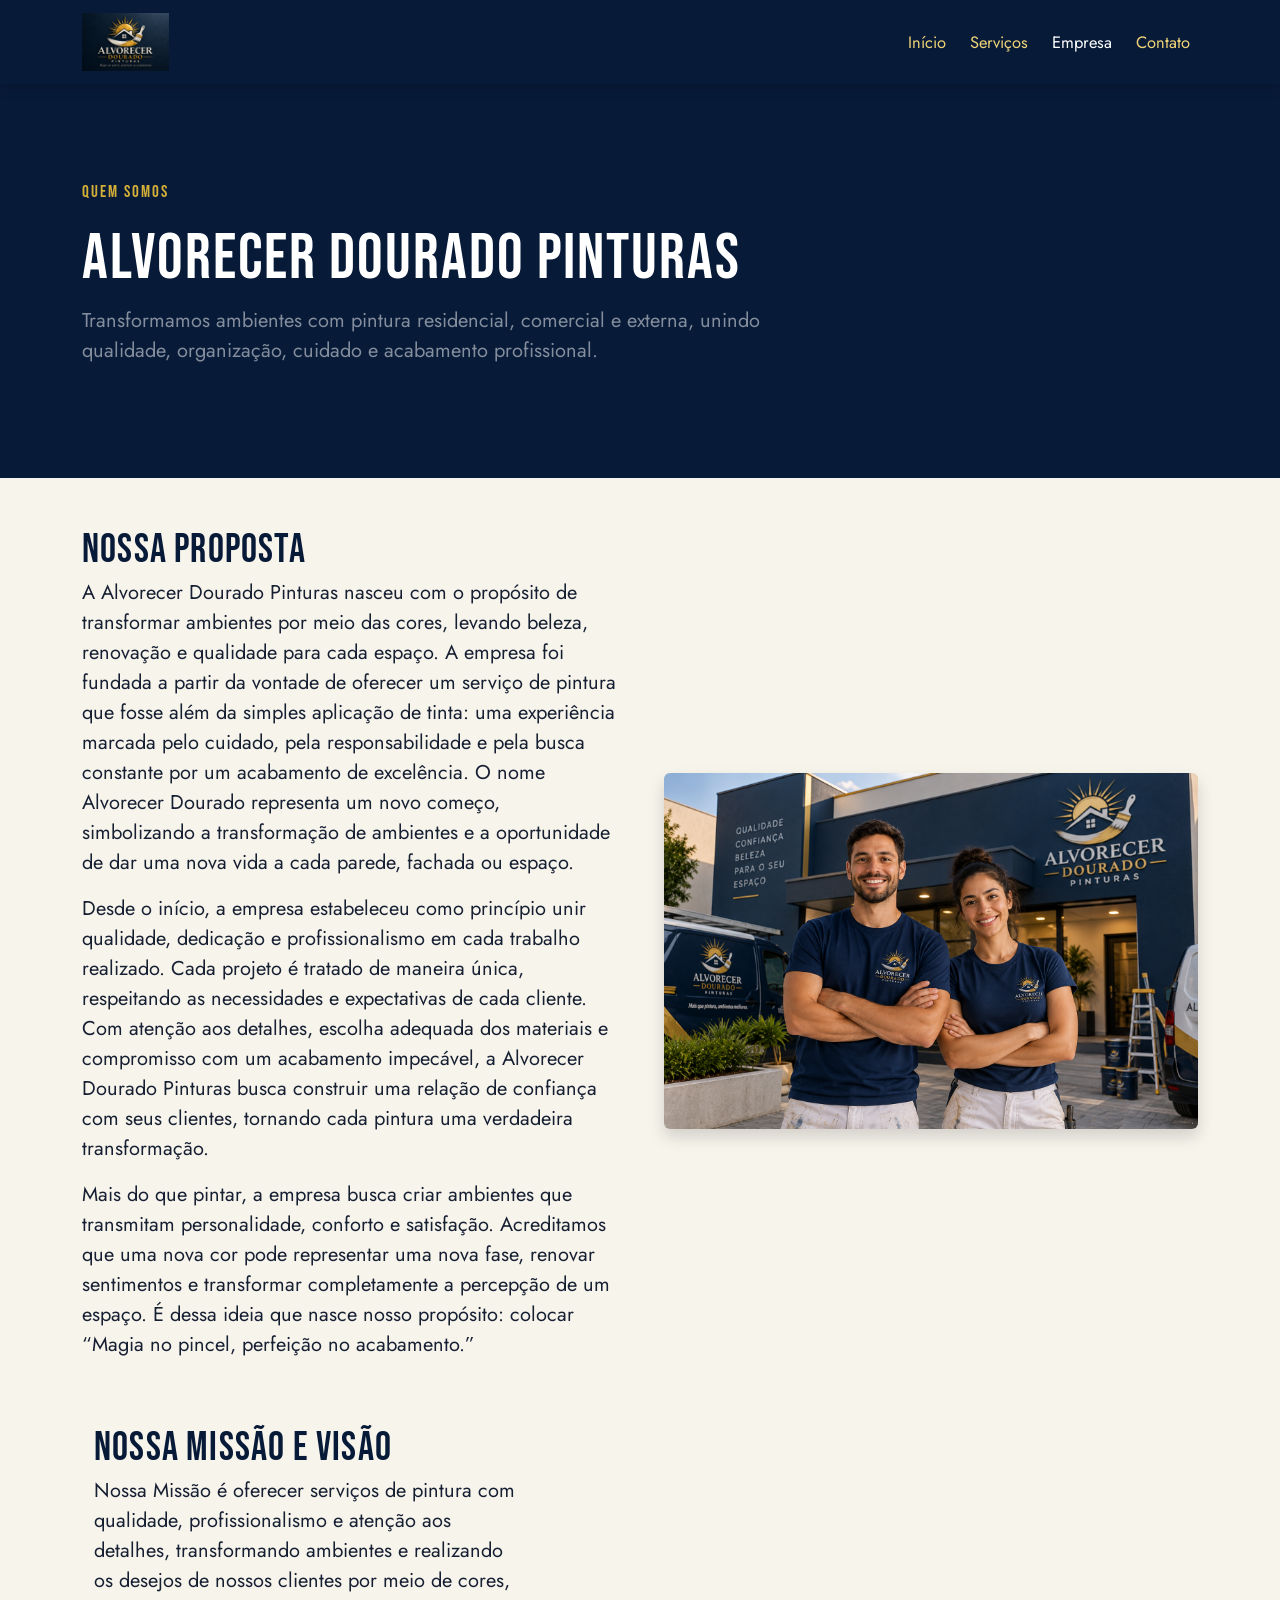
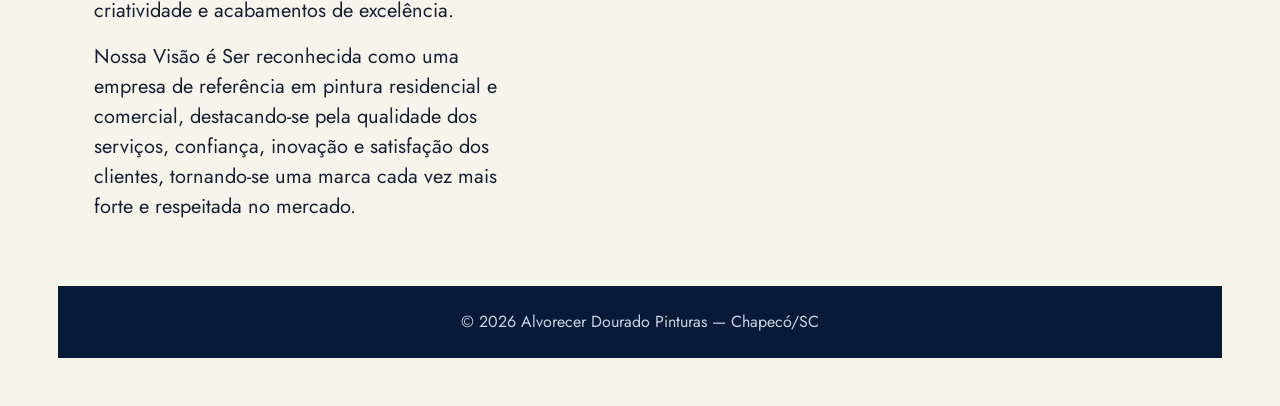
==== empresa.html @ 01c88037 "Alvovecer Dourado Pinturas Projeto acadêmico desenvolvido para a criação de um site institucional d" ====
<!DOCTYPE html>
<html lang="pt-BR">

<head>
    <meta charset="UTF-8">
    <meta name="viewport" content="width=device-width, initial-scale=1.0">
    <title>Empresa | Alvorecer Dourado Pinturas</title>

    <link href="https://cdn.jsdelivr.net/npm/bootstrap@5.3.3/dist/css/bootstrap.min.css" rel="stylesheet">
    <link rel="stylesheet" href="https://cdn.jsdelivr.net/npm/bootstrap-icons@1.11.3/font/bootstrap-icons.css">
    <link rel="preconnect" href="https://fonts.googleapis.com">
    <link href="https://fonts.googleapis.com/css2?family=Bebas+Neue&family=Jost:wght@400;500;600;700&display=swap" rel="stylesheet">
    <link rel="stylesheet" href="css/style.css">
</head>
<body>
    <nav class="navbar navbar-expand-lg navbar-alvorecer sticky-top py-2">
        <div class="container">
            <a class="navbar-brand" href="index.html">
                <img src="img/logo.png" alt="Logo">
            </a>

            <button class="navbar-toggler" type="button" data-bs-toggle="collapse" data-bs-target="#navMenu">
                <span class="navbar-toggler-icon"></span>
            </button>

            <div class="collapse navbar-collapse" id="navMenu">
                <ul class="navbar-nav ms-auto gap-2">
                    <li class="nav-item"><a class="nav-link" href="index.html">Início</a></li>
                    <li class="nav-item"><a class="nav-link" href="index.html#servicos">Serviços</a></li>
                    <li class="nav-item"><a class="nav-link active" href="empresa.html">Empresa</a></li>
                    <li class="nav-item"><a class="nav-link" href="contato.html">Contato</a></li>
                </ul>
            </div>
        </div>
    </nav>
    <section class="service-hero py-5">
        <div class="container py-5">
            <p class="section-kicker">QUEM SOMOS</p>
            <h1 class="text-white display-3">Alvorecer Dourado Pinturas</h1>
            <p class="text-white-50 fs-5 col-lg-8">
                Transformamos ambientes com pintura residencial, comercial e externa,
                unindo qualidade, organização, cuidado e acabamento profissional.
            </p>
        </div>
    </section>

    <main class="py-5">
        <div class="container">
            <div class="row align-items-center g-5">

                <div class="col-lg-6">
                    <h2 class="section-title">Nossa proposta</h2>

                    <p class="fs-5">
                        A Alvorecer Dourado Pinturas nasceu com o propósito de transformar ambientes
                        por meio das cores, levando beleza, renovação e qualidade para cada espaço. A
                        empresa foi fundada a partir da vontade de oferecer um serviço de pintura que
                        fosse além da simples aplicação de tinta: uma experiência marcada pelo cuidado,
                        pela responsabilidade e pela busca constante por um acabamento de excelência.
                        O nome Alvorecer Dourado representa um novo começo, simbolizando a
                        transformação de ambientes e a oportunidade de dar uma nova vida a cada
                        parede, fachada ou espaço. </p>
                        <p class="fs-5">
                        Desde o início, a empresa estabeleceu como princípio unir qualidade, dedicação e
                        profissionalismo em cada trabalho realizado. Cada projeto é tratado de maneira
                        única, respeitando as necessidades e expectativas de cada cliente. Com atenção
                        aos detalhes, escolha adequada dos materiais e compromisso com um
                        acabamento impecável, a Alvorecer Dourado Pinturas busca construir uma
                        relação de confiança com seus clientes, tornando cada pintura uma verdadeira
                        transformação.</p>
                        <p class="fs-5">
                        Mais do que pintar, a empresa busca criar ambientes que transmitam
                        personalidade, conforto e satisfação. Acreditamos que uma nova cor pode
                        representar uma nova fase, renovar sentimentos e transformar completamente a
                        percepção de um espaço. É dessa ideia que nasce nosso propósito: colocar
                        “Magia no pincel, perfeição no acabamento.”
                    </p>
                </div>

                <div class="col-lg-6">
                    <img
                        src="img/funcionarios.png"
                        class="img-fluid rounded shadow"
                        alt="Equipe Alvorecer"
                    >
                </div>

                 <main class="py-6">
        <div class="container">
            <div class="row align-items-center g-5">

                <div class="col-lg-5">
                    <h2 class="section-title">NOSSA MISSÃO E VISÃO</h2>
                    <p class="fs-5">
                    Nossa Missão é oferecer serviços de pintura com qualidade, profissionalismo e atenção aos 
                    detalhes, transformando ambientes e realizando os desejos de nossos clientes 
                    por meio de cores, criatividade e acabamentos de excelência. 
                    <p class="fs-5">
                    Nossa Visão é Ser reconhecida como uma empresa de referência em pintura residencial e 
                    comercial, destacando-se pela qualidade dos serviços, confiança, inovação e 
                    satisfação dos clientes, tornando-se uma marca cada vez mais forte e respeitada 
                    no mercado. </p>
            </div>
        </div>
    </main>
    <footer class="site-footer py-4">
        <div class="container text-center">
            © 2026 Alvorecer Dourado Pinturas — Chapecó/SC
        </div>
    </footer>
    <script src="https://cdn.jsdelivr.net/npm/bootstrap@5.3.3/dist/js/bootstrap.bundle.min.js"></script>
</body>
</html>
---- css/style.css ----
:root {
    --navy: #071A38;
    --navy2: #0D2A55;
    --gold: #D4AF37;
    --gold2: #F0D477;
    --cream: #F7F4EC;
    --ink: #172033;
    --white: #fff;
}

body {
    font-family: 'Jost', sans-serif;
    color: var(--ink);
    background: var(--cream);
}

h1, h2, h3, h4, .brand-font {
    font-family: 'Bebas Neue', sans-serif;
    letter-spacing: .03em;
}

.navbar-alvorecer {
    background: var(--navy);
    box-shadow: 0 2px 14px rgba(0, 0, 0, .18);
}

.navbar-alvorecer .navbar-brand img {
    height: 58px;
    width: auto;
}

.navbar-alvorecer .nav-link {
    color: var(--gold2) !important;
    font-size: 1.03rem;
}

.navbar-alvorecer .nav-link:hover,
.navbar-alvorecer .nav-link.active {
    color: #fff !important;
}

.btn-gold {
    background: var(--gold);
    border-color: var(--gold);
    color: var(--navy);
    font-weight: 700;
}

.btn-gold:hover {
    background: var(--gold2);
    border-color: var(--gold2);
    color: var(--navy);
}

.btn-outline-gold {
    border: 1px solid var(--gold);
    color: var(--gold);
}

.btn-outline-gold:hover {
    background: var(--gold);
    color: var(--navy);
}

.bg-navy {
    background: var(--navy);
}

.text-gold {
    color: var(--gold);
}

.section-title {
    font-size: 2.5rem;
    color: var(--navy);
    margin-bottom: .25rem;
}

.section-kicker {
    color: var(--gold);
    font-family: 'Bebas Neue', sans-serif;
    letter-spacing: .12em;
    font-size: 1.05rem;
}

.hero-carousel .carousel-item {
    height: 78vh;
    min-height: 460px;
    background-size: cover;
    background-position: center;
}

.hero-carousel .carousel-item.hero-img {
    background-image: url('../img/cores.png');
}

.hero-carousel .carousel-item.service1 {
    background-image: url('../img/Logo-minimalista.png');
}

.hero-carousel .carousel-item.service2 {
    background-image: url('../img/pintura-comercial.png');
}

.hero-carousel .carousel-item.service3 {
    background-image: url('../img/pintura-fachada.png');
}

.hero-carousel .carousel-item::after {
    content: "";
    position: absolute;
    inset: 0;
    background: linear-gradient(
        90deg,
        rgba(7, 26, 56, .78) 0%,
        rgba(7, 26, 56, .56) 42%,
        rgba(7, 26, 56, .28) 100%
    );
}

.hero-carousel .carousel-caption {
    z-index: 2;
    bottom: 13%;
    left: 9%;
    right: 15%;
}

.hero-carousel .carousel-caption h1 {
    font-size: 4rem;
    max-width: 780px;
}

.hero-carousel .carousel-caption p {
    max-width: 760px;
}

.card-service {
    border: 0;
    border-radius: 6px;
    overflow: hidden;
    box-shadow: 0 8px 22px rgba(7, 26, 56, .15);
    transition: transform .2s ease;
}

.card-service:hover {
    transform: translateY(-6px);
}

.card-service img {
    height: 255px;
    object-fit: cover;
}

.price-tag {
    color: var(--navy);
    font-family: 'Bebas Neue', sans-serif;
    font-size: 1.6rem;
}

.equipe-img {
    width: 100%;
    max-height: 560px;
    object-fit: cover;
    border-radius: 8px;
}

.testimonial-card {
    background: #fff;
    border-left: 4px solid var(--gold);
    padding: 1.5rem;
    border-radius: 4px;
    height: 100%;
    box-shadow: 0 4px 15px rgba(7, 26, 56, .06);
}

.testimonial-avatar {
    width: 56px;
    height: 56px;
    border-radius: 50%;
    object-fit: cover;
}

.testimonial-avatar-fallback {
    width: 56px;
    height: 56px;
    border-radius: 50%;
    background: var(--navy);
    color: var(--gold);
    display: flex;
    align-items: center;
    justify-content: center;
    font-family: 'Bebas Neue';
    font-size: 1.3rem;
}

.clientes {
    width: 65px;
    height: 65px;
    border-radius: 50%;
    object-fit: cover;
    margin-bottom: 15px;
}

.site-footer {
    background: var(--navy);
    color: #cbd4e2;
}

.site-footer a {
    color: var(--gold);
    text-decoration: none;
}

.site-footer a:hover {
    color: #fff;
}

.footer-logo {
    height: 68px;
    width: auto;
}

.whatsapp-float {
    position: fixed;
    right: 22px;
    bottom: 22px;
    width: 58px;
    height: 58px;
    border-radius: 50%;
    background: #25D366;
    color: #fff;
    display: flex;
    align-items: center;
    justify-content: center;
    font-size: 1.7rem;
    box-shadow: 0 5px 18px rgba(0, 0, 0, .28);
    z-index: 999;
    text-decoration: none;
}

.whatsapp-float:hover {
    color: #fff;
    transform: scale(1.05);
}

.service-hero {
    background: var(--navy);
}

.detail-thumb {
    width: 100%;
    height: 330px;
    object-fit: cover;
    border-radius: 6px;
}

.info-box {
    background: #fff;
    border-top: 4px solid var(--gold);
    box-shadow: 0 5px 16px rgba(7, 26, 56, .08);
}

.accordion-button:not(.collapsed) {
    background: var(--navy);
    color: var(--gold);
}

.accordion-button:focus {
    box-shadow: none;
}

@media (max-width: 767px) {
    .navbar-alvorecer .navbar-brand img {
        height: 48px;
    }

    .hero-carousel .carousel-item {
        height: 64vh;
    }

    .hero-carousel .carousel-caption {
        left: 8%;
        right: 8%;
        bottom: 11%;
    }

    .hero-carousel .carousel-caption h1 {
        font-size: 2.35rem;
    }

    .section-title {
        font-size: 2.15rem;
    }
}
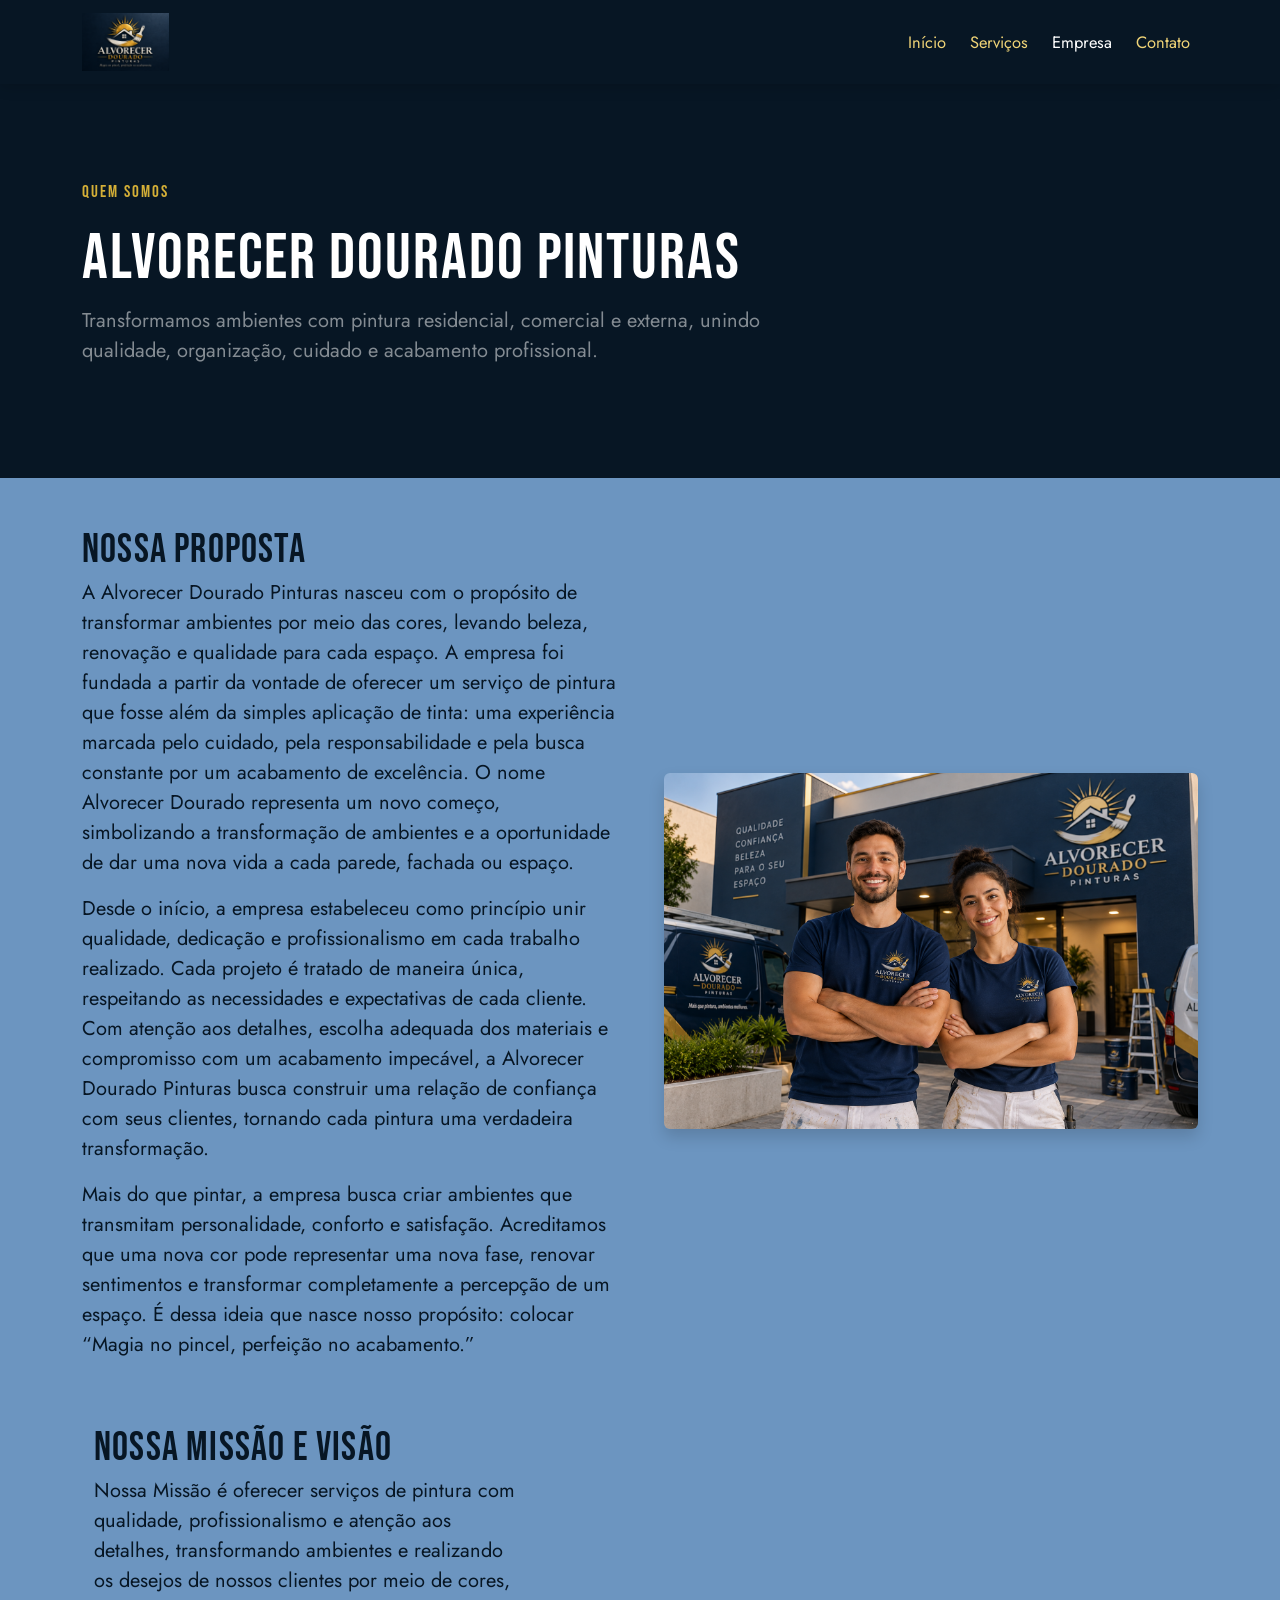
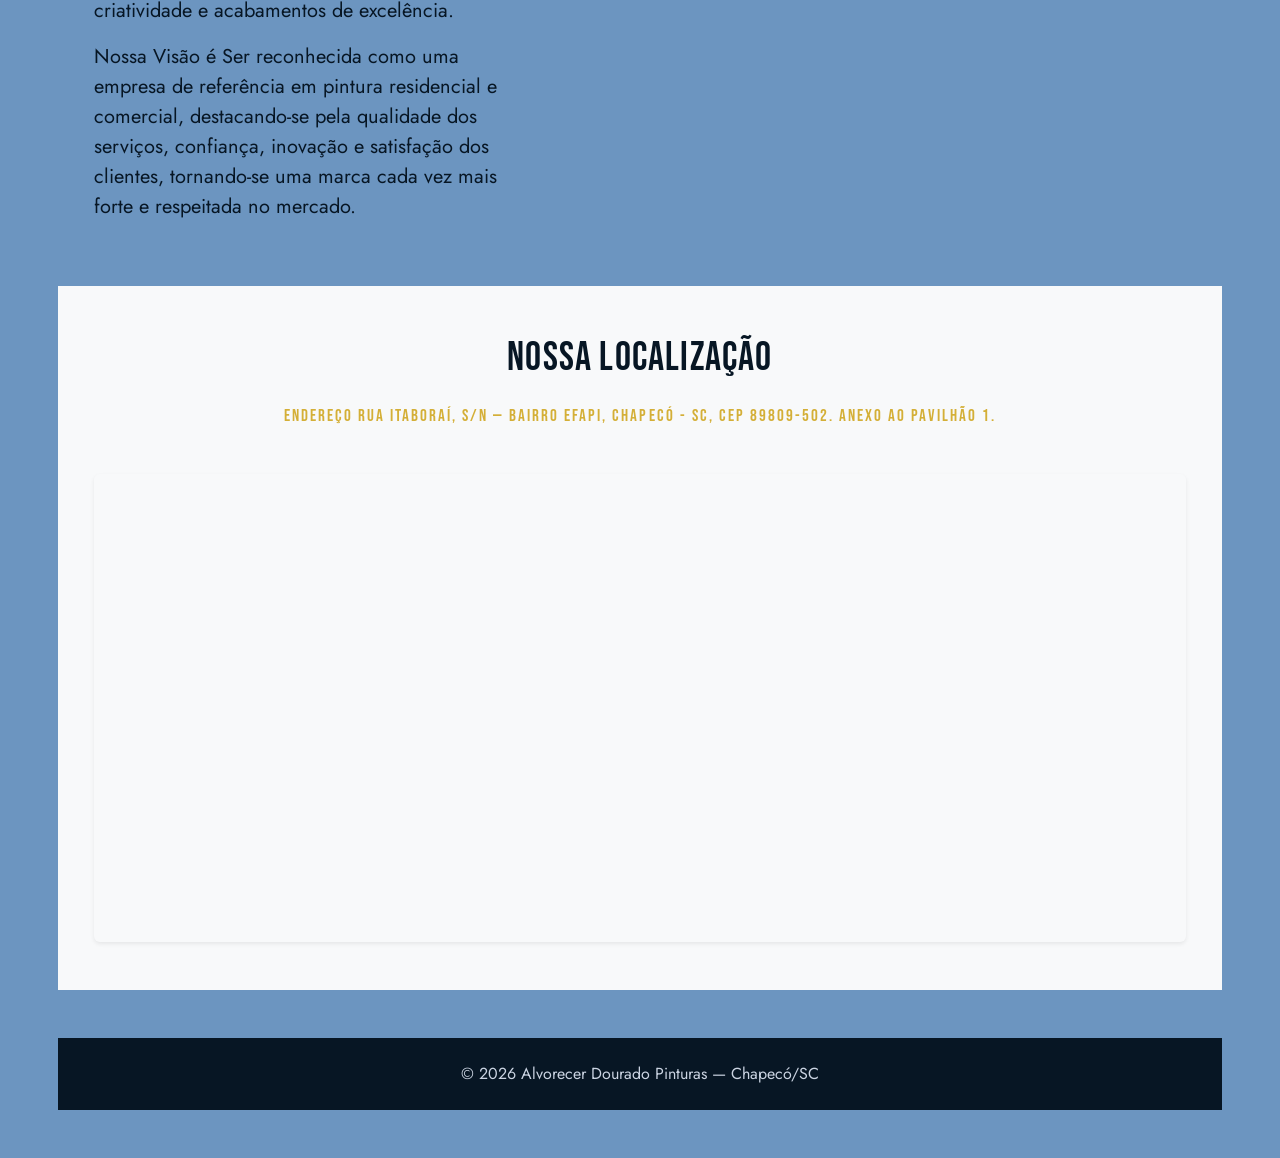
==== commit 4f3845a9: "Update empresa.html" ====
--- a/empresa.html
+++ b/empresa.html
@@ -103,6 +103,18 @@
             </div>
         </div>
     </main>
+                
+        <section class="py-5 bg-light">
+        <div class="container">
+            <h2 class="section-title text-center mb-4">Nossa Localização</h2>
+            <h2 class="section-kicker text-center mb-5">Endereço Rua Itaboraí, S/N — Bairro Efapi, Chapecó - SC, CEP 89809-502. 
+            Anexo ao pavilhão 1.</h2>
+            <div class="ratio ratio-21x9 shadow-sm rounded overflow-hidden">
+                <iframe src="https://www.google.com/maps/embed?pb=!1m18!1m12!1m3!1d25713.71879671756!2d-52.69619666497056!3d-27.098872198316883!2m3!1f0!2f0!3f0!3m2!1i1024!2i768!4f13.1!3m3!1m2!1s0x94e4b500f9a466df%3A0x24d5bd1729c4a5a5!2sParque%20da%20EFAPI!5e1!3m2!1spt-BR!2sbr!4v1789427485035!5m2!1spt-BR!2sbr" style="border:0;" allowfullscreen="" loading="lazy" referrerpolicy="strict-origin-when-cross-origin"></iframe>
+            </div>
+        </div>
+    </section>
+    
     <footer class="site-footer py-4">
         <div class="container text-center">
             © 2026 Alvorecer Dourado Pinturas — Chapecó/SC
@@ -110,4 +122,4 @@
     </footer>
     <script src="https://cdn.jsdelivr.net/npm/bootstrap@5.3.3/dist/js/bootstrap.bundle.min.js"></script>
 </body>
-</html>+</html>
--- a/css/style.css
+++ b/css/style.css
@@ -1,10 +1,10 @@
 :root {
-    --navy: #071A38;
+    --navy: #071624;
     --navy2: #0D2A55;
     --gold: #D4AF37;
     --gold2: #F0D477;
-    --cream: #F7F4EC;
-    --ink: #172033;
+    --cream: #6c95c0;
+    --ink: #071624;
     --white: #fff;
 }
 
@@ -291,4 +291,4 @@
     .section-title {
         font-size: 2.15rem;
     }
-}+}
